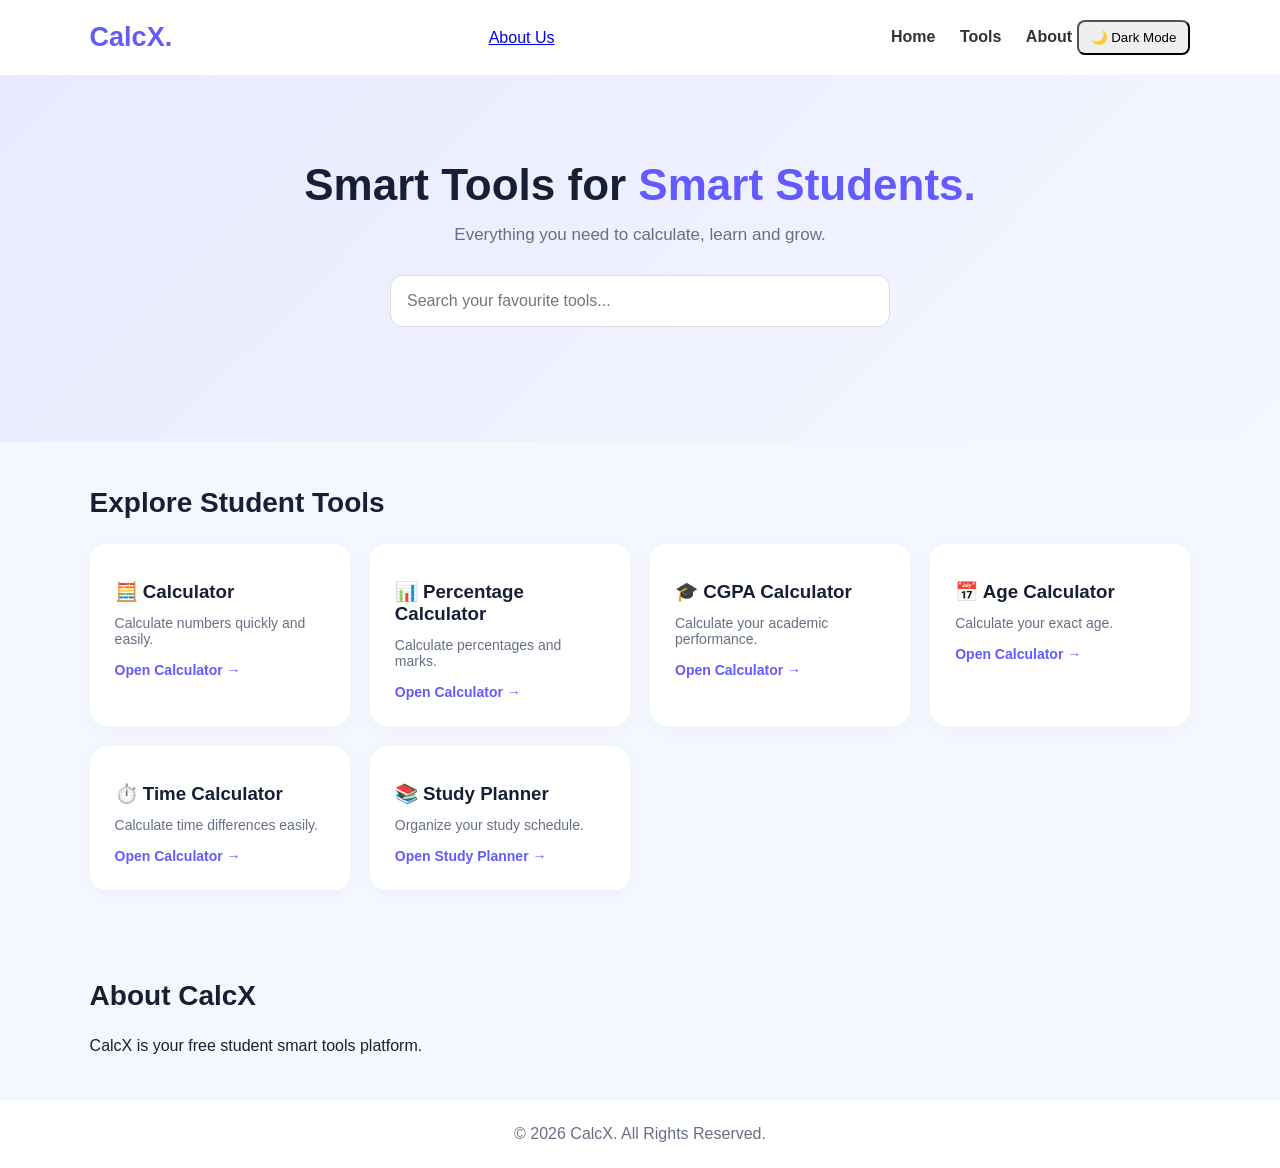
==== index.html @ 5281d519 "Update index.html" ====
<!DOCTYPE html>
<html lang="en">
<head>
  <meta charset="UTF-8">
  <meta name="viewport" content="width=device-width, initial-scale=1.0">
  <meta name="msvalidate.01" content="0B1707DA8E58F5505907BC526556B87D" />
  <meta name="description" content="CalcX offers free smart calculators and productivity tools for students.">
  <meta name="theme-color" content="#635bff">
  <title>CalcX - Student Smart Tools</title>
  <link rel="stylesheet" href="style.css">
</head>
<body>

<header>
  <div class="logo">CalcX.</div>
  <a href="about.html">About Us</a>
  <nav>
    <a href="#home">Home</a>
    <a href="#tools">Tools</a>
    <a href="#about">About</a>
    <button id="themeToggle">🌙 Dark Mode</button>
  </nav>
</header>

<section class="hero" id="home">
  <h1>Smart Tools for <span>Smart Students.</span></h1>
  <p>Everything you need to calculate, learn and grow.</p>

  <div class="search">
    <input type="text" id="searchInput"
    placeholder="Search your favourite tools...">
  </div>
</section>

<section class="tools" id="tools">
  <h2>Explore Student Tools</h2>

  <div class="tool-grid">

    <a href="calculator.html" class="tool-card">
  <h3>🧮 Calculator</h3>
  <p>Calculate numbers quickly and easily.</p>
  <span>Open Calculator →</span>
    </a>

    <a href="percentage.html" class="tool-card">
  <h3>📊 Percentage Calculator</h3>
  <p>Calculate percentages and marks.</p>
  <span>Open Calculator →</span>
    </a>

    
<a href="./cgpa.html" class="tool-card" style="display:block; text-decoration:none; color:inherit; cursor:pointer;">
  <h3>🎓 CGPA Calculator</h3>
  <p>Calculate your academic performance.</p>
  <span>Open Calculator →</span>
</a>


    <a href="age.html" class="tool-card">
  <h3>📅 Age Calculator</h3>
  <p>Calculate your exact age.</p>
  <span>Open Calculator →</span>
    </a>

    <a href="time.html" class="tool-card">
  <h3>⏱️ Time Calculator</h3>
  <p>Calculate time differences easily.</p>
  <span>Open Calculator →</span>
    </a>

    <a href="study.html" class="tool-card">
  <h3>📚 Study Planner</h3>
  <p>Organize your study schedule.</p>
  <span>Open Study Planner →</span>
    </a>

  </div>
</section>

<section class="tools" id="about">
  <h2>About CalcX</h2>
  <p>CalcX is your free student smart tools platform.</p>
</section>

<footer>
  © 2026 CalcX. All Rights Reserved.
</footer>

<script src="script.js"></script>
</body>
</html>
---- style.css ----
* {
  margin: 0;
  padding: 0;
  box-sizing: border-box;
}

body {
  font-family: Arial, sans-serif;
  background: #f5f7ff;
  color: #172033;
}

header {
  background: white;
  padding: 20px 7%;
  display: flex;
  justify-content: space-between;
  align-items: center;
  box-shadow: 0 2px 12px #00000010;
}

.logo {
  font-size: 27px;
  font-weight: bold;
  color: #635bff;
}

nav a {
  text-decoration: none;
  color: #333;
  margin-left: 20px;
  font-weight: 600;
}

.hero {
  text-align: center;
  padding: 85px 20px;
  background: linear-gradient(135deg, #e8eaff, #f5f7ff);
}

.hero h1 {
  font-size: 44px;
  margin-bottom: 15px;
}

.hero h1 span {
  color: #635bff;
}

.hero p {
  color: #667085;
  font-size: 17px;
}

.search {
  margin: 30px auto;
  max-width: 500px;
}

.search input {
  width: 100%;
  padding: 16px;
  border: 1px solid #ddd;
  border-radius: 12px;
  font-size: 16px;
}

.tools {
  padding: 45px 7%;
}

.tools h2 {
  margin-bottom: 25px;
  font-size: 28px;
}

.tool-grid {
  display: grid;
  grid-template-columns: repeat(auto-fit, minmax(220px, 1fr));
  gap: 20px;
}

.tool-card {
  background: white;
  padding: 25px;
  border-radius: 16px;
  box-shadow: 0 4px 18px #00000008;
  transition: 0.3s;
}

.tool-card:hover {
  transform: translateY(-5px);
  box-shadow: 0 10px 25px #635bff20;
}

.tool-card h3 {
  margin: 12px 0;
}

.tool-card p {
  color: #667085;
  font-size: 14px;
}

footer {
  text-align: center;
  padding: 25px;
  background: white;
  color: #667085;
}

@media(max-width: 600px) {
  .hero h1 {
    font-size: 32px;
  }

  nav a {
    margin-left: 8px;
    font-size: 13px;
  }
}
a.tool-card {
  display: block;
  text-decoration: none;
  color: inherit;
}

.tool-card span {
  display: inline-block;
  margin-top: 15px;
  color: #635bff;
  font-weight: bold;
  font-size: 14px;
}
/* Dark Mode */
body.dark-mode {
  background: #0f172a;
  color: #f8fafc;
}

body.dark-mode header,
body.dark-mode footer,
body.dark-mode .tool-card,
body.dark-mode .hero,
body.dark-mode .tools {
  background: #1e293b;
  color: #f8fafc;
}

body.dark-mode input {
  background: #334155;
  color: white;
  border: 1px solid #64748b;
}

body.dark-mode a {
  color: #93c5fd;
}

#themeToggle {
  padding: 8px 12px;
  border-radius: 8px;
  cursor: pointer;
}
/* Mobile Responsive */
@media (max-width: 600px) {
  body {
    padding: 10px;
  }

  .container {
    width: 100%;
    padding: 15px;
  }

  nav {
    display: flex;
    flex-wrap: wrap;
    justify-content: center;
    gap: 10px;
  }

  button {
    max-width: 100%;
  }
}
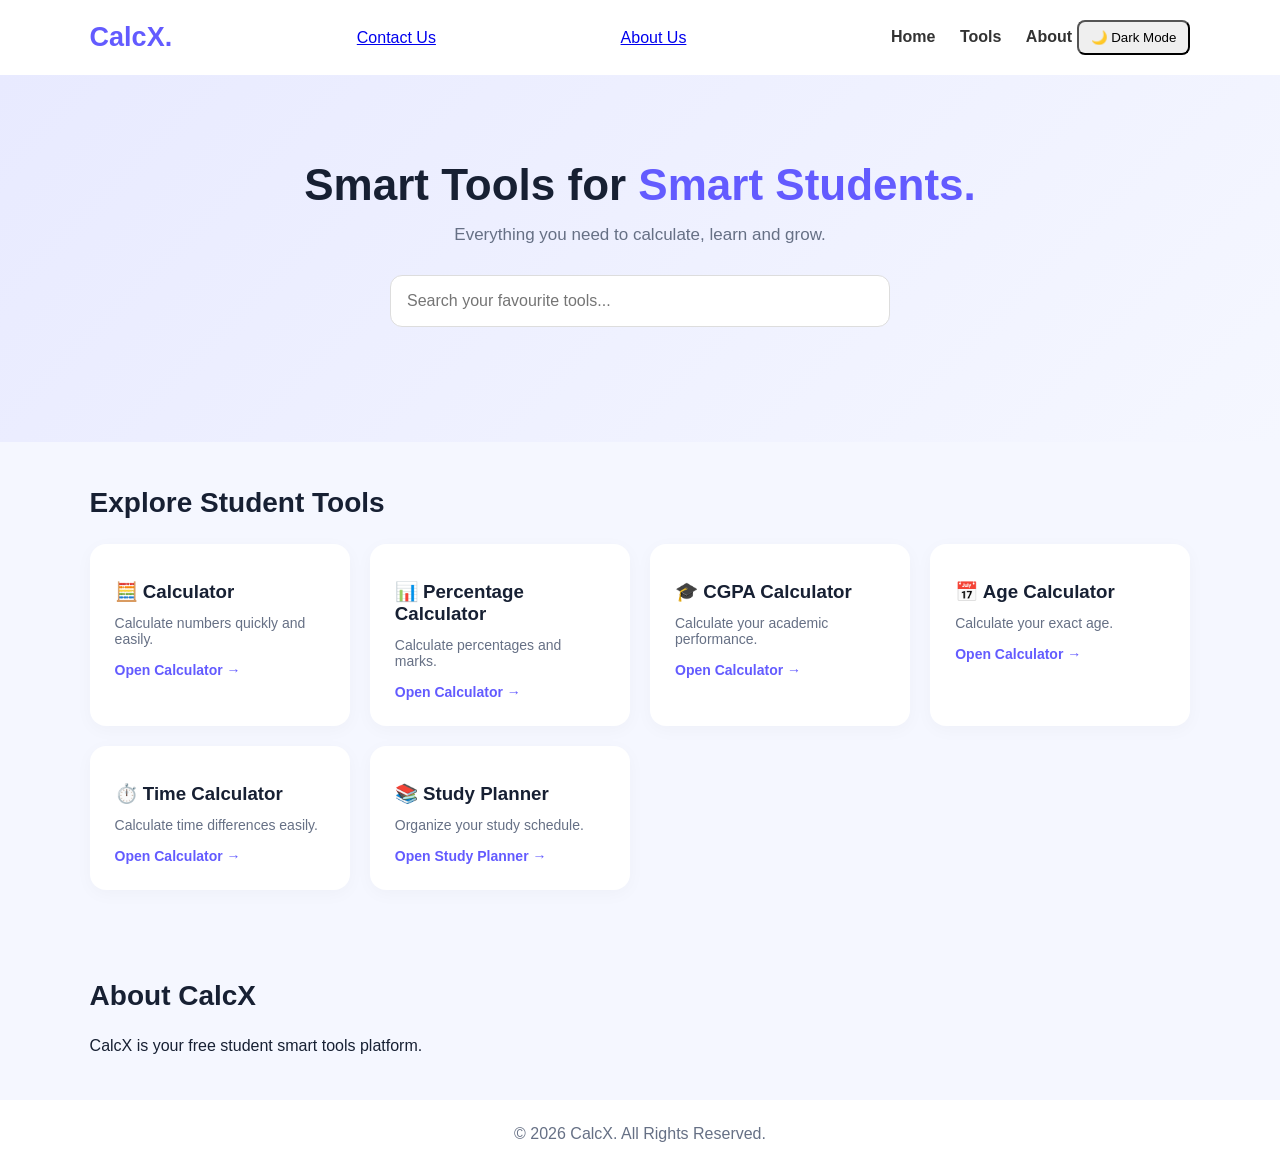
==== commit e11fb8af: "Update index.html" ====
--- a/index.html
+++ b/index.html
@@ -13,6 +13,7 @@
 
 <header>
   <div class="logo">CalcX.</div>
+  <a href="contact.html">Contact Us</a>
   <a href="about.html">About Us</a>
   <nav>
     <a href="#home">Home</a>
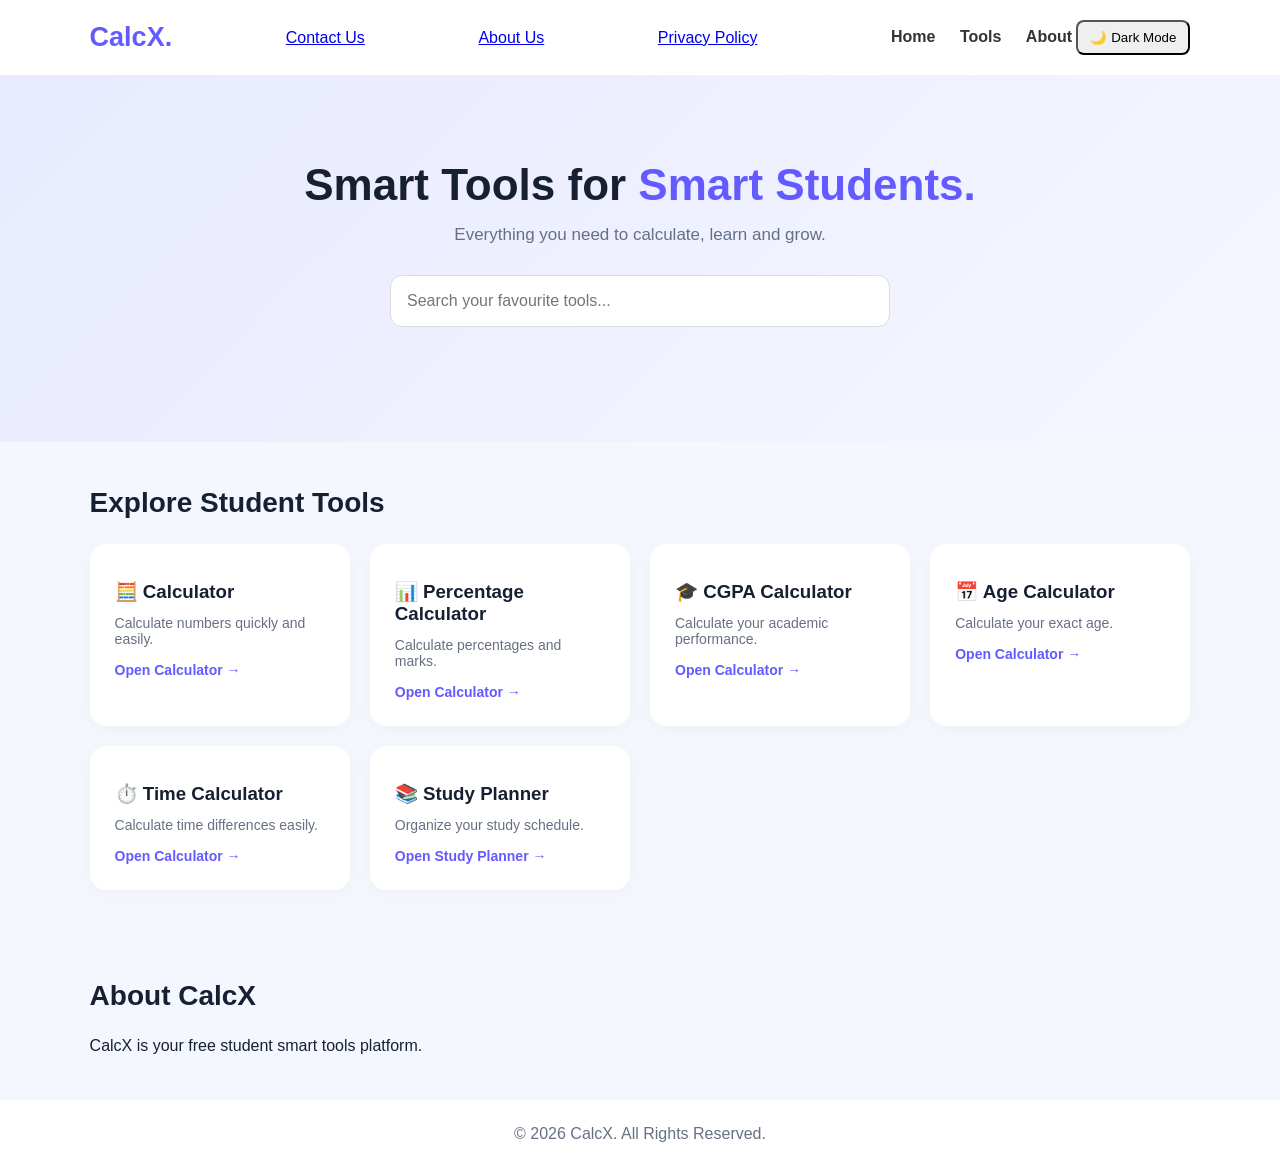
==== commit 3486437e: "Add Privacy Policy link" ====
--- a/index.html
+++ b/index.html
@@ -15,6 +15,7 @@
   <div class="logo">CalcX.</div>
   <a href="contact.html">Contact Us</a>
   <a href="about.html">About Us</a>
+  <a href="privacy.html">Privacy Policy</a>
   <nav>
     <a href="#home">Home</a>
     <a href="#tools">Tools</a>
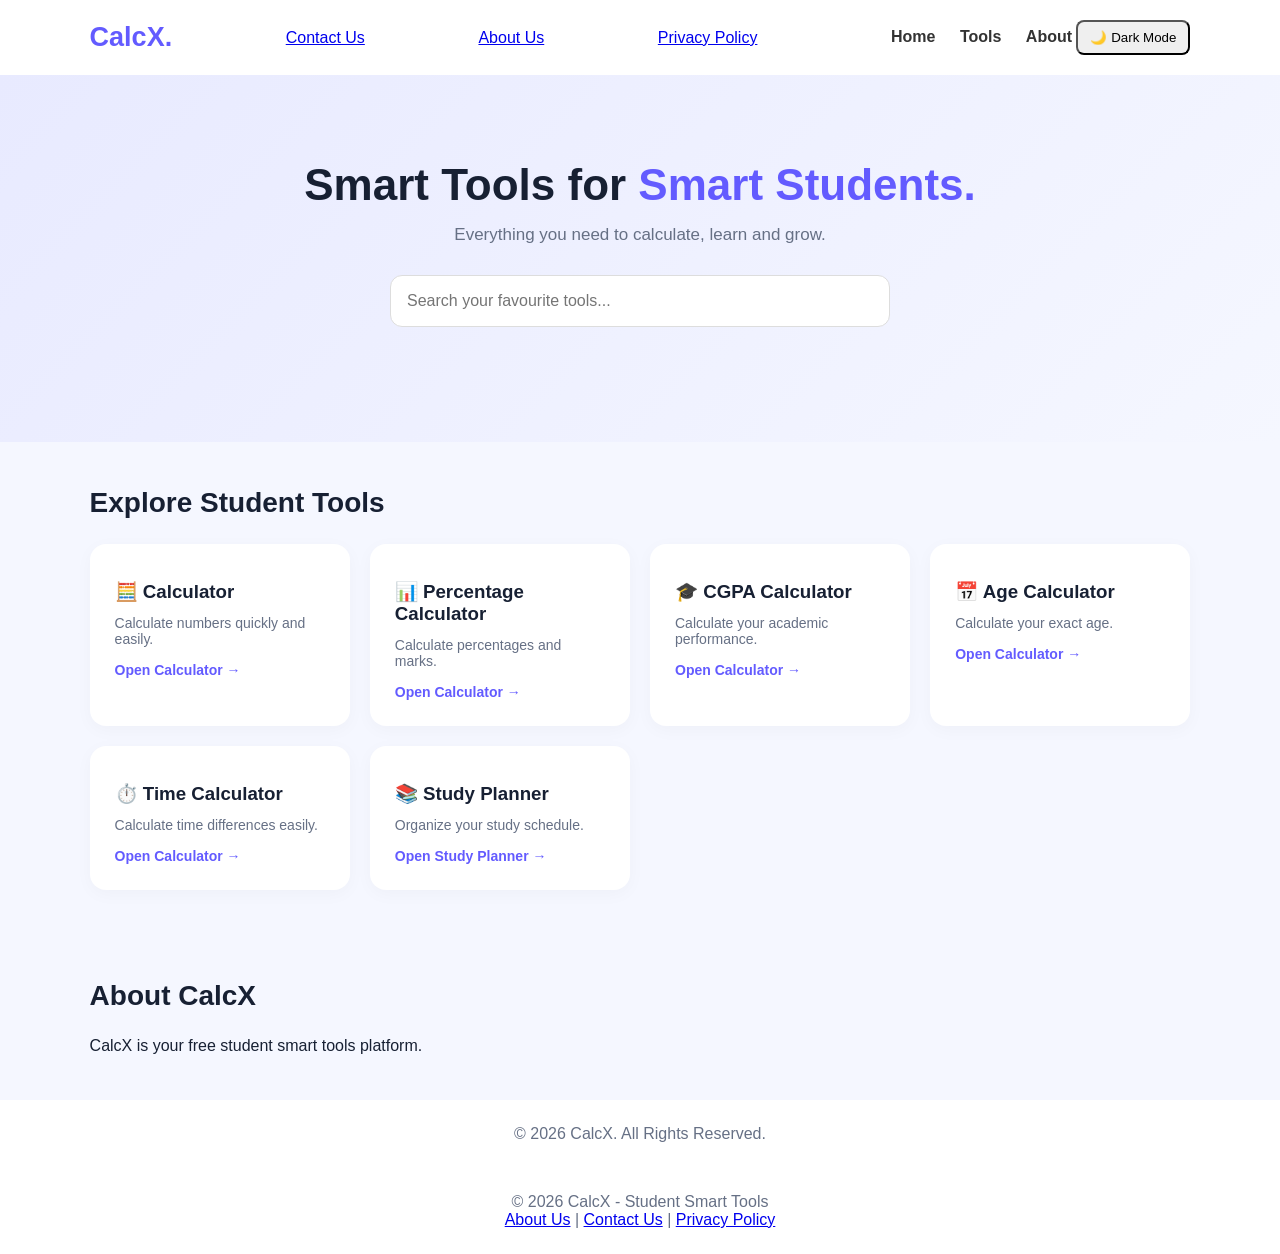
==== commit f9573f78: "Add website folder" ====
--- a/index.html
+++ b/index.html
@@ -90,5 +90,12 @@
 </footer>
 
 <script src="script.js"></script>
+  <footer>
+  <p>© 2026 CalcX - Student Smart Tools</p>
+
+  <a href="about.html">About Us</a> |
+  <a href="contact.html">Contact Us</a> |
+  <a href="privacy.html">Privacy Policy</a>
+  </footer>
 </body>
 </html>
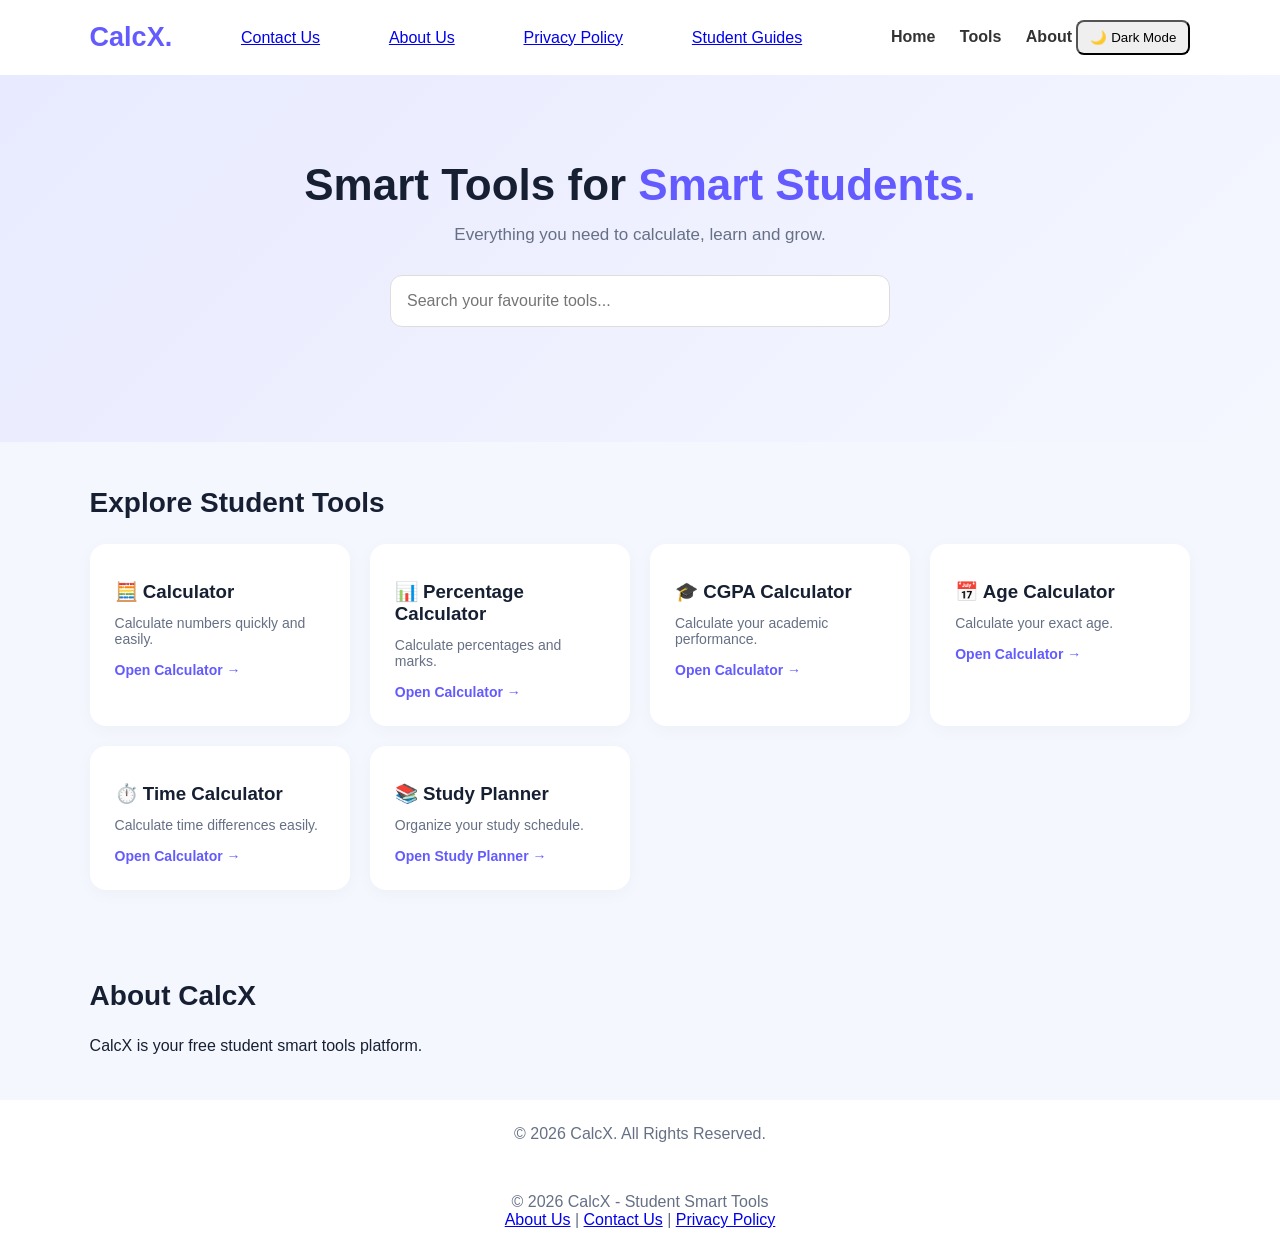
==== commit c20545da: "Update index.html" ====
--- a/index.html
+++ b/index.html
@@ -16,6 +16,7 @@
   <a href="contact.html">Contact Us</a>
   <a href="about.html">About Us</a>
   <a href="privacy.html">Privacy Policy</a>
+  <a href="guides.html">Student Guides</a>
   <nav>
     <a href="#home">Home</a>
     <a href="#tools">Tools</a>
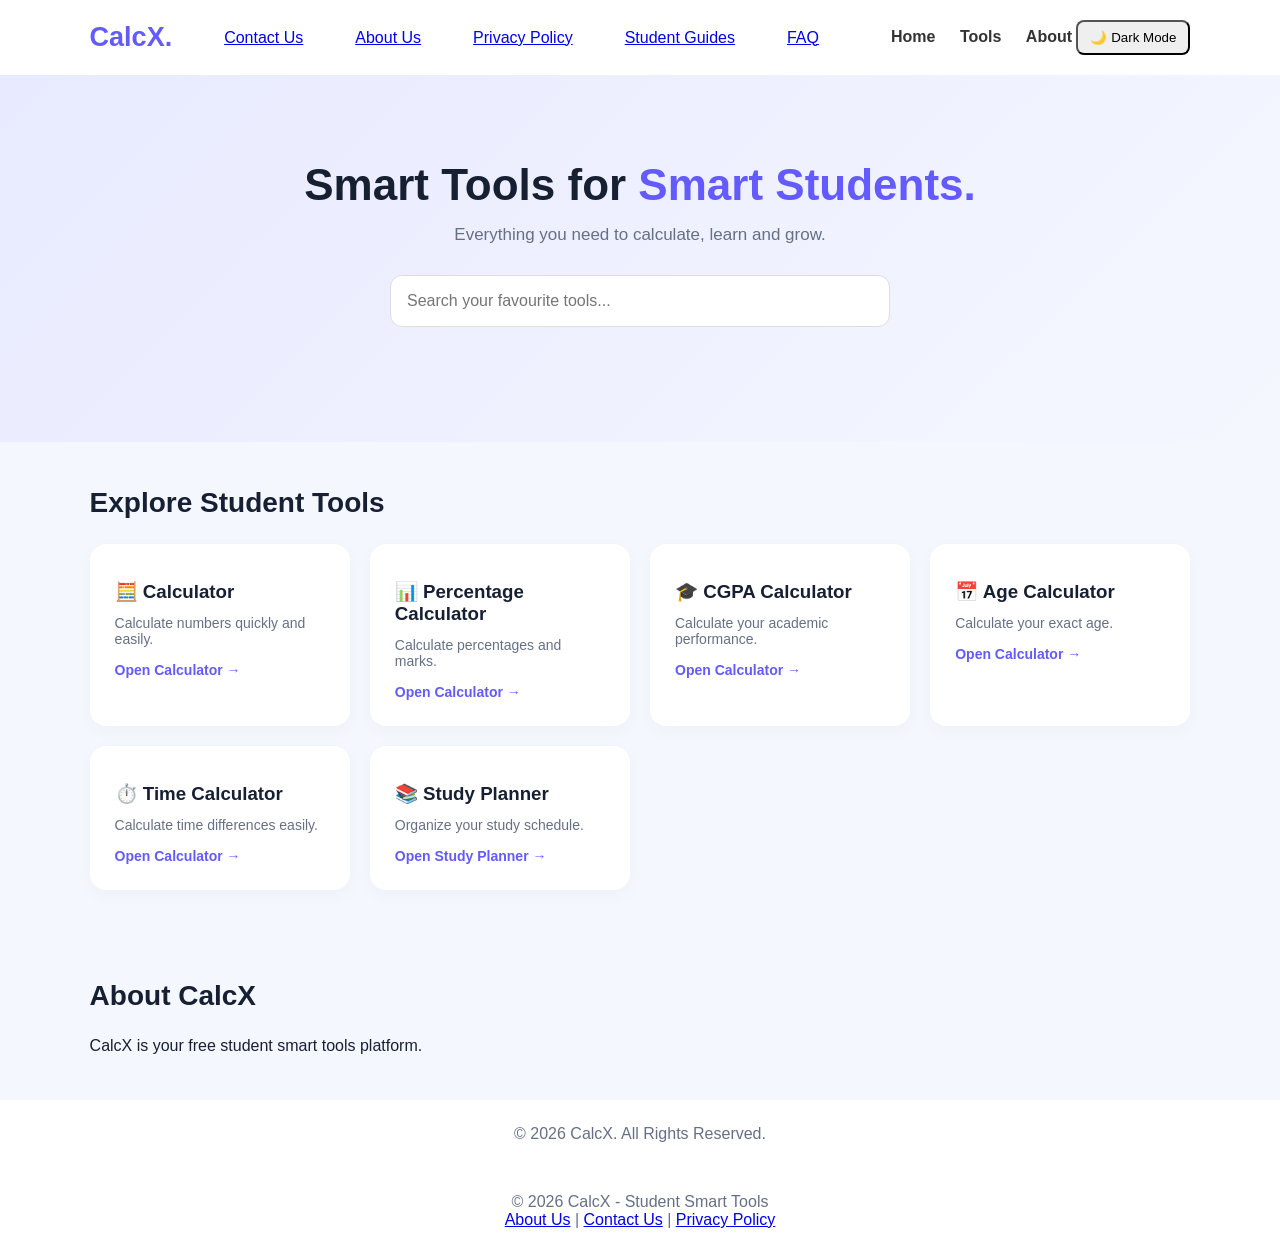
==== commit c1d7f31a: "Add FAQ link to homepage" ====
--- a/index.html
+++ b/index.html
@@ -17,6 +17,7 @@
   <a href="about.html">About Us</a>
   <a href="privacy.html">Privacy Policy</a>
   <a href="guides.html">Student Guides</a>
+  <a href="faq.html">FAQ</a>
   <nav>
     <a href="#home">Home</a>
     <a href="#tools">Tools</a>
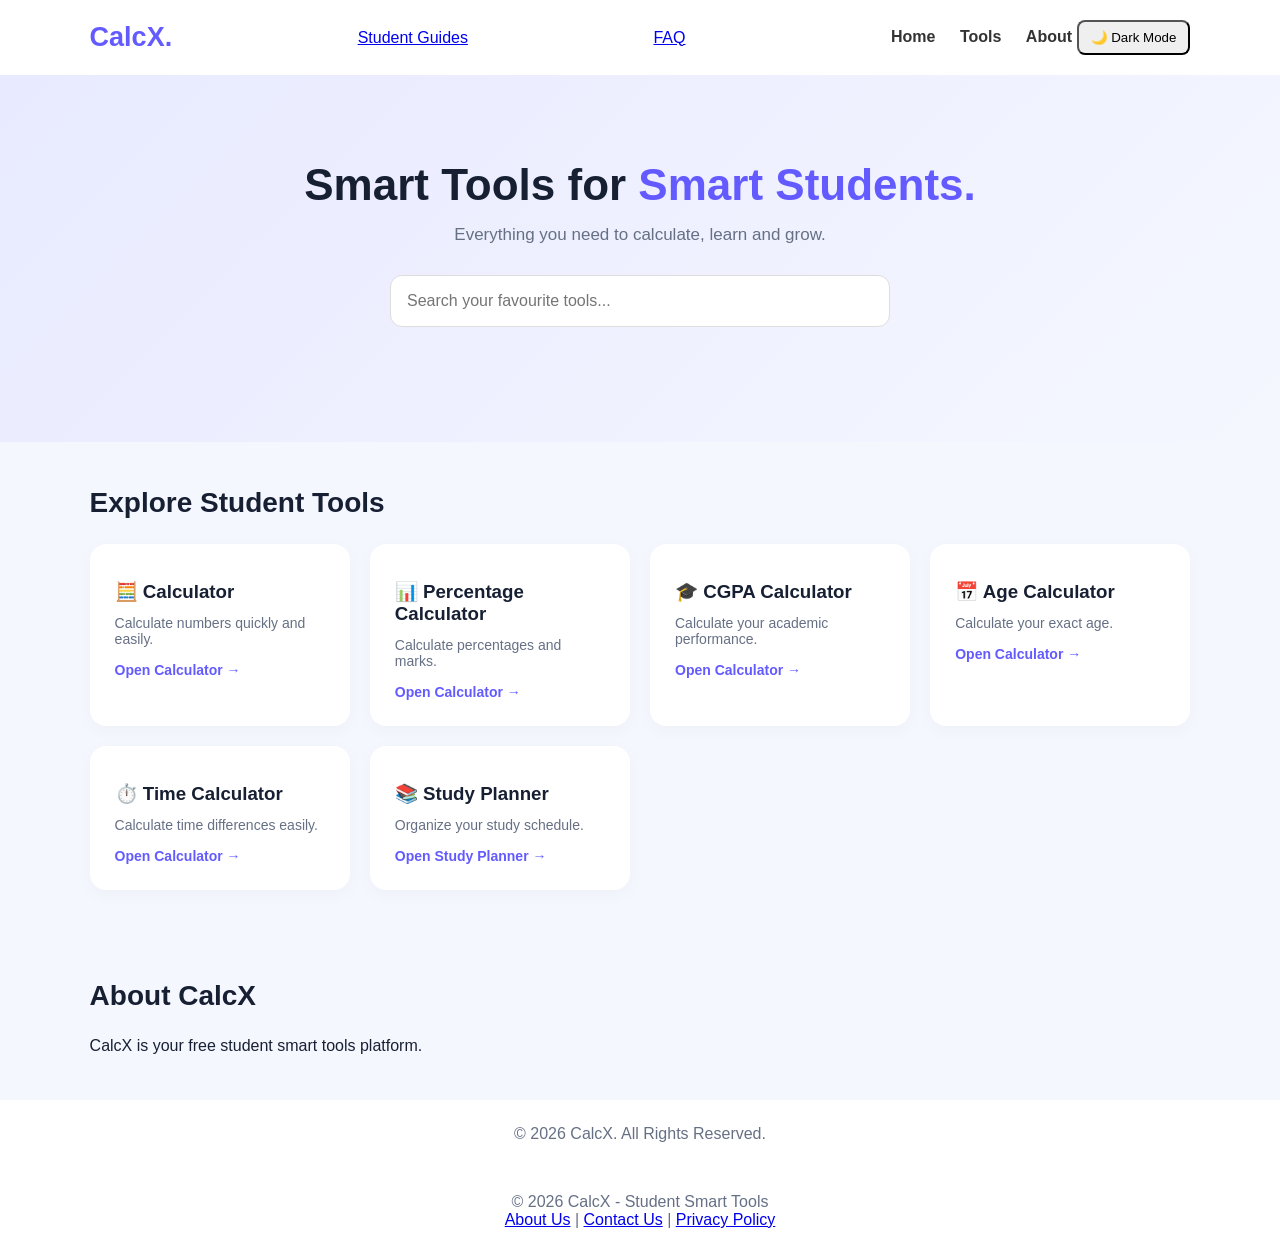
==== commit 2164820f: "Update index.html" ====
--- a/index.html
+++ b/index.html
@@ -12,11 +12,10 @@
 <body>
 
 <header>
-  <div class="logo">CalcX.</div>
-  <a href="contact.html">Contact Us</a>
-  <a href="about.html">About Us</a>
-  <a href="privacy.html">Privacy Policy</a>
+  <div class="logo">CalcX.</div> 
+  
   <a href="guides.html">Student Guides</a>
+  
   <a href="faq.html">FAQ</a>
   <nav>
     <a href="#home">Home</a>
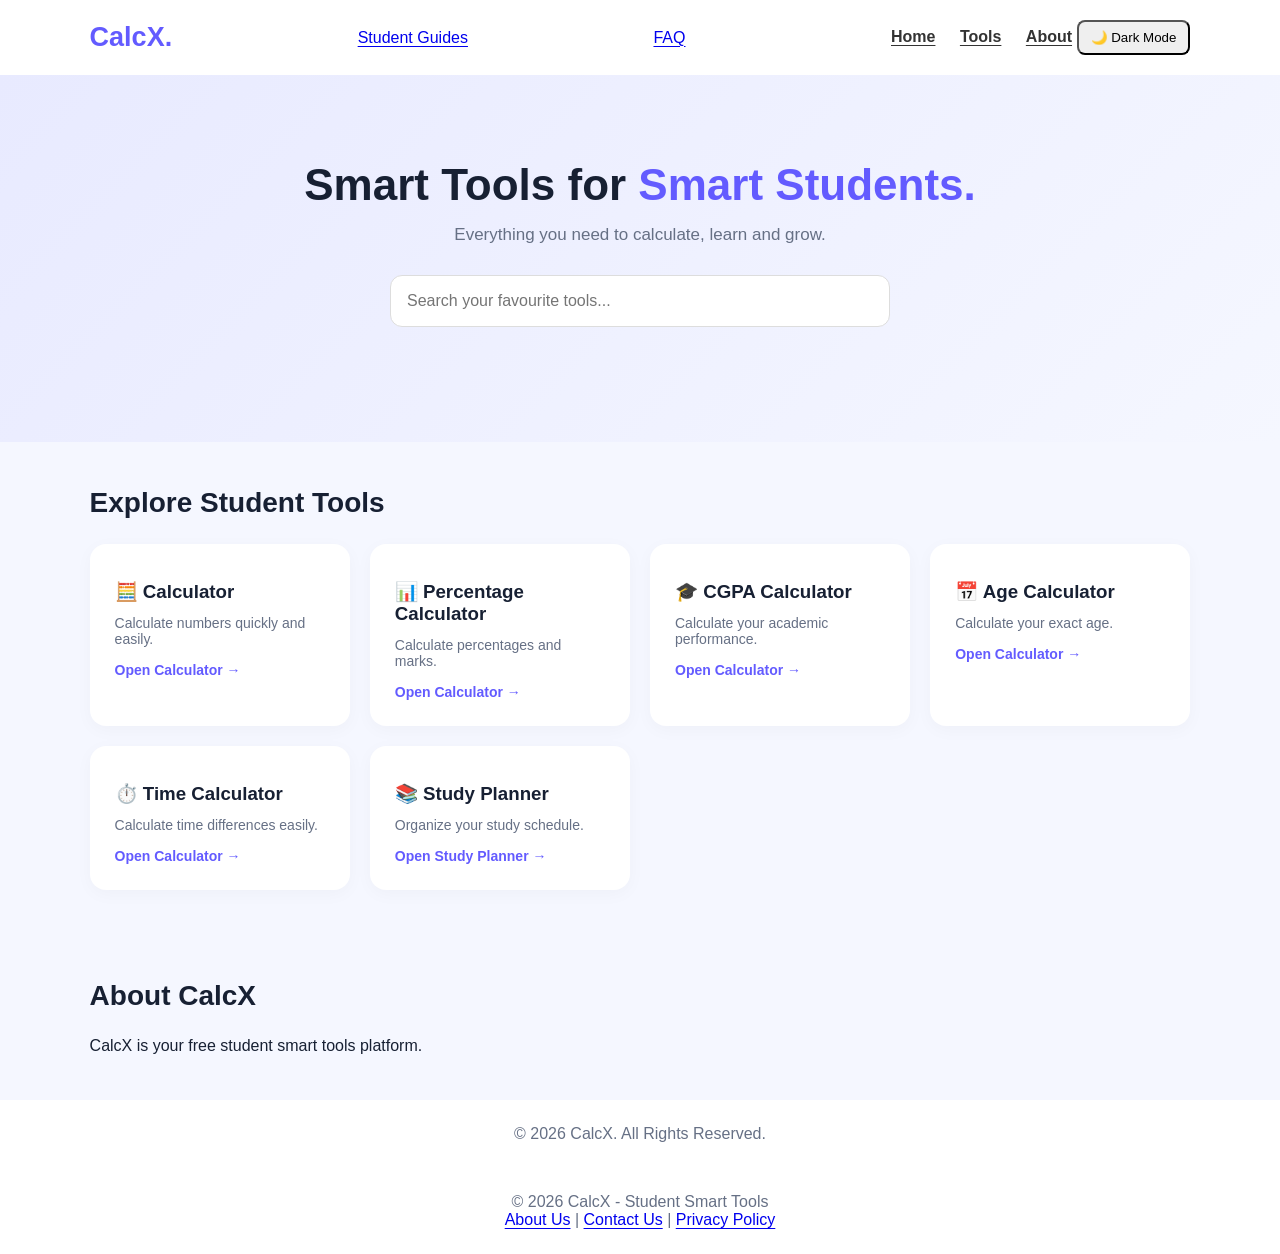
==== commit 59d074d3: "Add Google Search Console verification tag" ====
--- a/index.html
+++ b/index.html
@@ -4,6 +4,7 @@
   <meta charset="UTF-8">
   <meta name="viewport" content="width=device-width, initial-scale=1.0">
   <meta name="msvalidate.01" content="0B1707DA8E58F5505907BC526556B87D" />
+  <meta name="google-site-verification" content="a4_tYKjEIde6Vxvb665Rw4eEHqrGw5Y9ZGzMdc0fG-A" />
   <meta name="description" content="CalcX offers free smart calculators and productivity tools for students.">
   <meta name="theme-color" content="#635bff">
   <title>CalcX - Student Smart Tools</title>
--- a/style.css
+++ b/style.css
@@ -184,3 +184,17 @@
     max-width: 100%;
   }
 }
+/* Accessibility - Link Visibility */
+a {
+  text-decoration: underline;
+  text-underline-offset: 3px;
+}
+
+nav a {
+  text-decoration: underline;
+}
+
+a:focus-visible {
+  outline: 3px solid #635bff;
+  outline-offset: 3px;
+}
